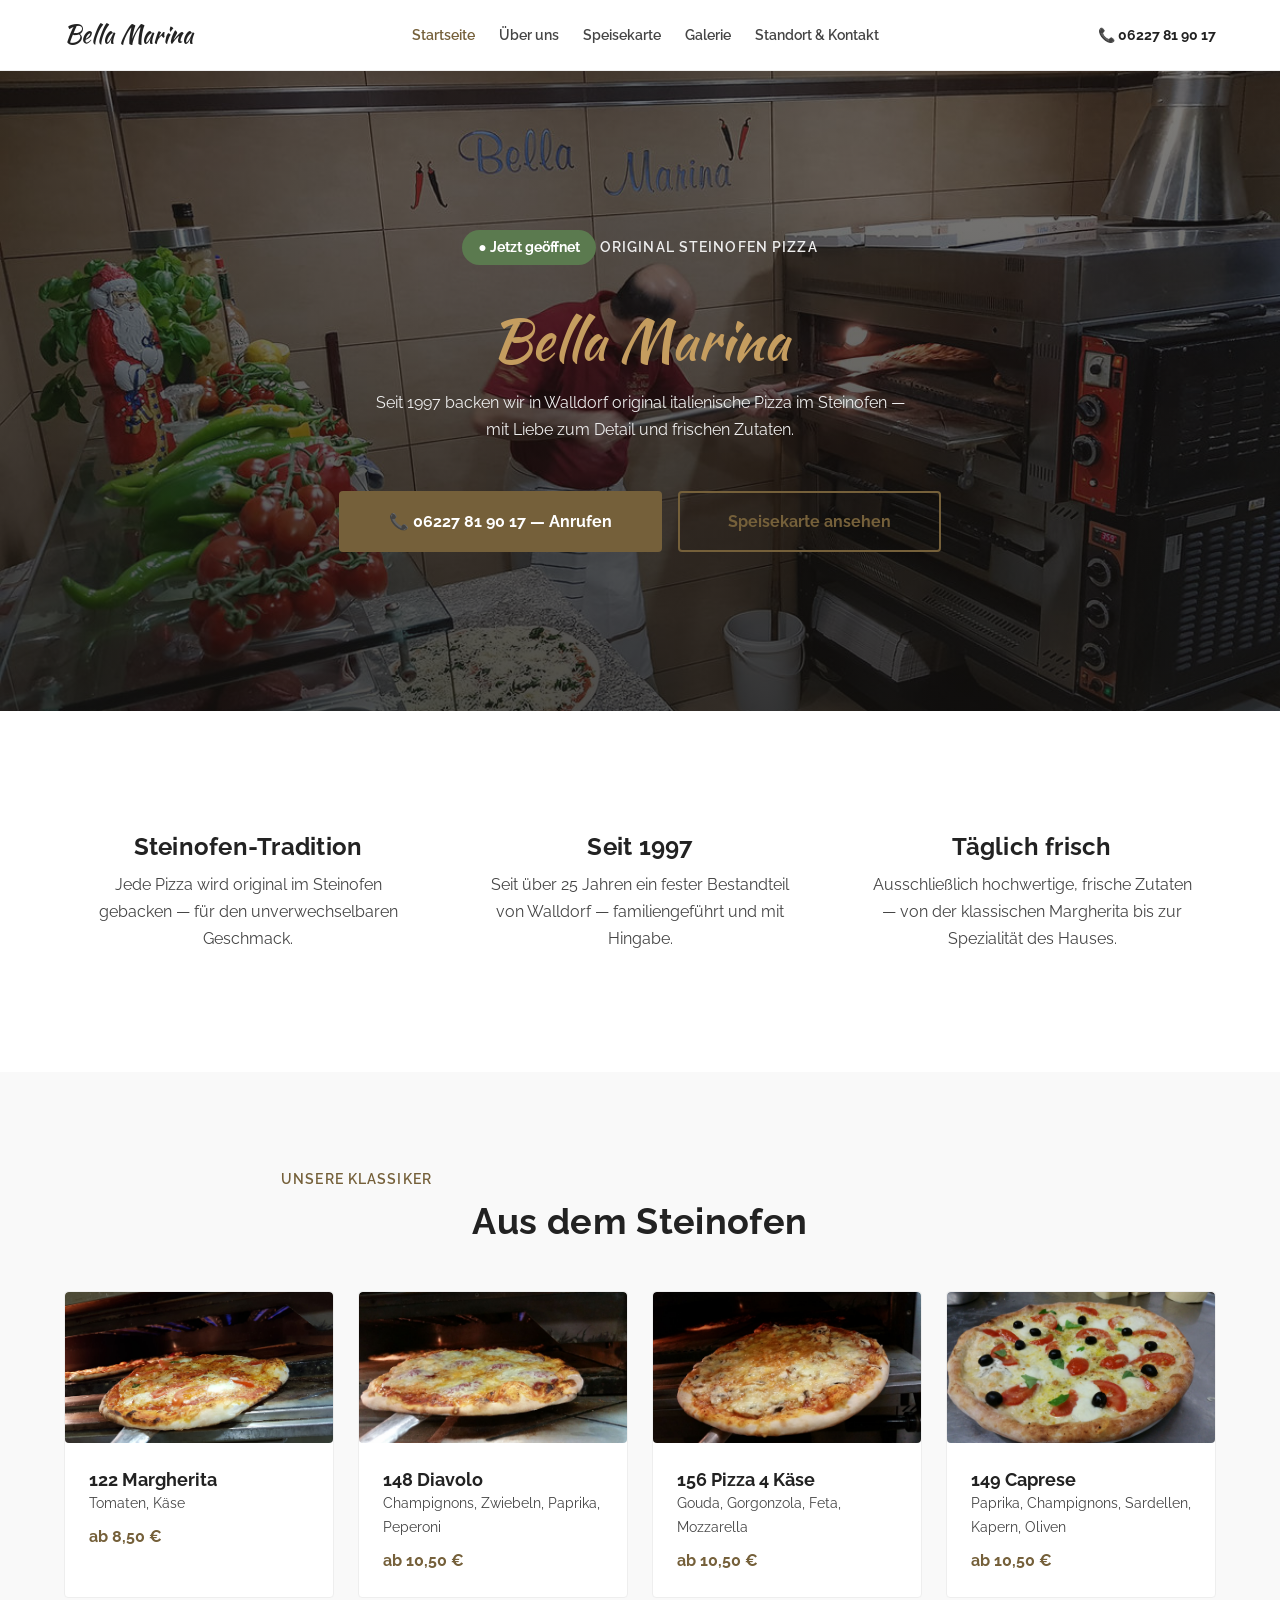
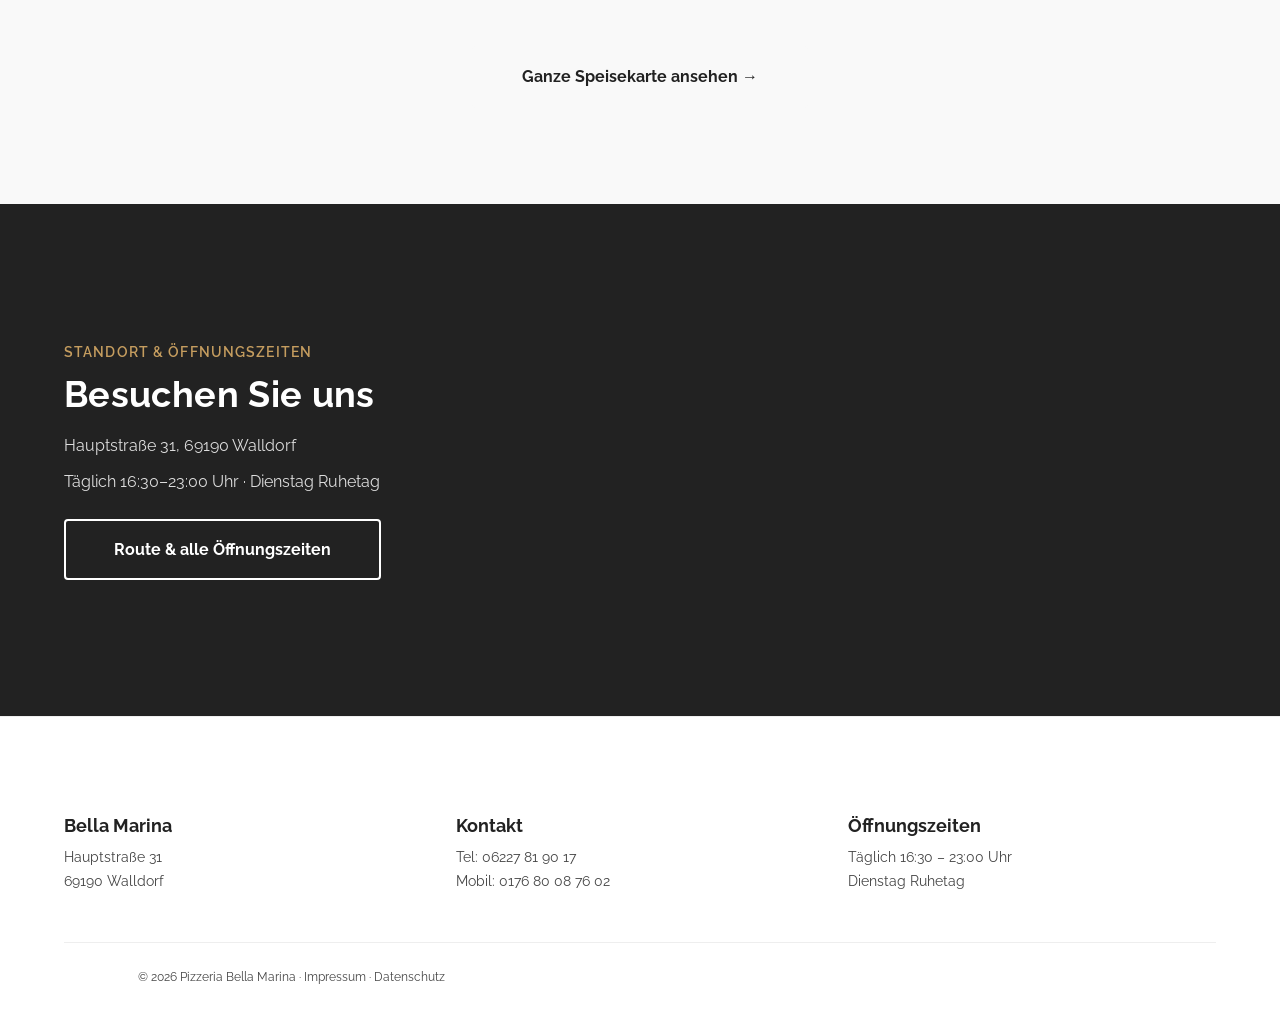
==== index.html @ 5d613595 "Bella Marina Pizzeria - ilk yayın" ====
<!DOCTYPE html>
<html lang="de">
<head>
  <meta charset="UTF-8">
  <meta name="viewport" content="width=device-width, initial-scale=1.0">
  <title>Pizzeria Bella Marina — Original Steinofen Pizza in Walldorf seit 1997</title>
  <meta name="description" content="Original italienische Steinofen-Pizza in Walldorf seit 1997. Hauptstraße 31, 69190 Walldorf. Tel: 06227 81 90 17.">
  <meta property="og:title" content="Pizzeria Bella Marina — Walldorf">
  <meta property="og:description" content="Original Steinofen Pizza seit 1997 in Walldorf.">
  <meta property="og:type" content="restaurant">

  <link rel="preconnect" href="https://fonts.googleapis.com">
  <link href="https://fonts.googleapis.com/css2?family=Kaushan+Script&family=Raleway:wght@400;500;700&display=swap" rel="stylesheet">
  <link rel="stylesheet" href="assets/css/style.css">
</head>
<body>

<nav class="nav">
  <div class="container nav__inner">
    <a href="index.html" class="nav__logo">Bella Marina</a>
    <ul class="nav__links">
      <li><a href="index.html" class="active">Startseite</a></li>
      <li><a href="ueber-uns.html">Über uns</a></li>
      <li><a href="speisekarte.html">Speisekarte</a></li>
      <li><a href="galerie.html">Galerie</a></li>
      <li><a href="standort.html">Standort &amp; Kontakt</a></li>
    </ul>
    <a href="tel:+496227819017" class="nav__phone">📞 06227 81 90 17</a>
  </div>
</nav>

<!-- SECTION: Hero — marka + değer teklifi + tek CTA -->
<header class="hero">
  <div class="container hero__inner">
    <span class="status-pill" id="statusPill" style="background:var(--color-success);">● Jetzt geöffnet</span>
    <p class="eyebrow">Original Steinofen Pizza</p>
    <h1>Bella Marina</h1>
    <p>Seit 1997 backen wir in Walldorf original italienische Pizza im
       Steinofen — mit Liebe zum Detail und frischen Zutaten.</p>
    <div class="hero__ctas">
      <a href="tel:+496227819017" class="btn btn-primary">📞 06227 81 90 17 — Anrufen</a>
      <a href="speisekarte.html" class="btn btn-secondary">Speisekarte ansehen</a>
    </div>
  </div>
</header>

<!-- SECTION: Neden Biz -->
<section class="section">
  <div class="container">
    <div class="grid-3">
      <div class="why-item">
        <h3>Steinofen-Tradition</h3>
        <p>Jede Pizza wird original im Steinofen gebacken — für den
           unverwechselbaren Geschmack.</p>
      </div>
      <div class="why-item">
        <h3>Seit 1997</h3>
        <p>Seit über 25 Jahren ein fester Bestandteil von Walldorf —
           familiengeführt und mit Hingabe.</p>
      </div>
      <div class="why-item">
        <h3>Täglich frisch</h3>
        <p>Ausschließlich hochwertige, frische Zutaten — von der
           klassischen Margherita bis zur Spezialität des Hauses.</p>
      </div>
    </div>
  </div>
</section>

<!-- SECTION: Menü Highlights -->
<section class="section section--surface">
  <div class="container">
    <p class="eyebrow" style="text-align:center; display:block;">Unsere Klassiker</p>
    <h2 style="text-align:center; margin-bottom: var(--space-xl);">Aus dem Steinofen</h2>
    <div class="grid-4">
      <div class="menu-card">
        <div class="photo"><img src="assets/img/pizza-margherita.jpg" alt="Original Pizza aus dem Steinofen von Bella Marina" loading="lazy"></div>
        <div class="menu-card__body">
          <h4>122 Margherita</h4>
          <p style="font-size:var(--text-small);">Tomaten, Käse</p>
          <div class="menu-card__price">ab 8,50 €</div>
        </div>
      </div>
      <div class="menu-card">
        <div class="photo"><img src="assets/img/pizza-diavolo.jpg" alt="Herzhafte Pizza mit Salami aus dem Steinofen" loading="lazy"></div>
        <div class="menu-card__body">
          <h4>148 Diavolo</h4>
          <p style="font-size:var(--text-small);">Champignons, Zwiebeln, Paprika, Peperoni</p>
          <div class="menu-card__price">ab 10,50 €</div>
        </div>
      </div>
      <div class="menu-card">
        <div class="photo"><img src="assets/img/pizza-4kaese.jpg" alt="Käse-Pizza frisch aus dem Steinofen" loading="lazy"></div>
        <div class="menu-card__body">
          <h4>156 Pizza 4 Käse</h4>
          <p style="font-size:var(--text-small);">Gouda, Gorgonzola, Feta, Mozzarella</p>
          <div class="menu-card__price">ab 10,50 €</div>
        </div>
      </div>
      <div class="menu-card">
        <div class="photo"><img src="assets/img/pizza-caprese.jpg" alt="Pizza mit Tomaten, Mozzarella und Oliven" loading="lazy"></div>
        <div class="menu-card__body">
          <h4>149 Caprese</h4>
          <p style="font-size:var(--text-small);">Paprika, Champignons, Sardellen, Kapern, Oliven</p>
          <div class="menu-card__price">ab 10,50 €</div>
        </div>
      </div>
    </div>
    <div style="text-align:center; margin-top: var(--space-xl);">
      <a href="speisekarte.html" class="btn btn-ghost">Ganze Speisekarte ansehen →</a>
    </div>
  </div>
</section>

<!-- SECTION: Standort teaser -->
<section class="section section--dark">
  <div class="container grid-2">
    <div>
      <p class="eyebrow">Standort &amp; Öffnungszeiten</p>
      <h2 style="margin-bottom: var(--space-md); color:white;">Besuchen Sie uns</h2>
      <p style="color:#ddd; margin-bottom: var(--space-sm);">Hauptstraße 31, 69190 Walldorf</p>
      <p style="color:#ddd; margin-bottom: var(--space-lg);">
        Täglich 16:30–23:00 Uhr · Dienstag Ruhetag
      </p>
      <a href="standort.html" class="btn btn-secondary">Route &amp; alle Öffnungszeiten</a>
    </div>
    <div style="border-radius: var(--radius); overflow:hidden;">
      <iframe
        title="Standort Pizzeria Bella Marina"
        width="100%" height="320" style="border:0; display:block;"
        loading="lazy"
        src="https://www.google.com/maps?q=Hauptstra%C3%9Fe+31,+69190+Walldorf&output=embed">
      </iframe>
    </div>
  </div>
</section>

<footer class="footer">
  <div class="container">
    <div class="grid-3">
      <div>
        <h4>Bella Marina</h4>
        <p>Hauptstraße 31<br>69190 Walldorf</p>
      </div>
      <div>
        <h4>Kontakt</h4>
        <p><a href="tel:+496227819017">Tel: 06227 81 90 17</a><br>
           <a href="tel:+4917680087602">Mobil: 0176 80 08 76 02</a></p>
      </div>
      <div>
        <h4>Öffnungszeiten</h4>
        <p>Täglich 16:30 – 23:00 Uhr<br>Dienstag Ruhetag</p>
      </div>
    </div>
    <div class="footer__bottom">
      <p>&copy; 2026 Pizzeria Bella Marina · Impressum · Datenschutz</p>
    </div>
  </div>
</footer>

<script src="assets/js/main.js"></script>
</body>
</html>
---- assets/css/style.css ----
/* === DESIGN TOKENS (bkz. outputs/05-tokens/tokens.json) === */
:root {
  --color-primary:     #c59d5f; /* metin-dışı: buton/ikon/koyu-zemin */
  --color-primary-dk:  #75603a; /* metin-güvenli koyu altın */
  --color-primary-lt:  #e3cfa8;
  --color-secondary:   #8c3a2f; /* kapalı/Ruhetag */
  --color-success:     #5b7a4f; /* açık */
  --color-neutral-100: #f9f9f9;
  --color-neutral-300: #eeeeee;
  --color-neutral-500: #9b9b9b;
  --color-neutral-700: #454545;
  --color-neutral-900: #222222;
  --color-bg:          #ffffff;
  --color-surface:     #f9f9f9;

  --font-display: 'Kaushan Script', cursive;
  --font-heading: 'Raleway', sans-serif;
  --font-body:    'Raleway', sans-serif;

  --text-h1:    3.5rem;
  --text-h2:    2.25rem;
  --text-h3:    1.5rem;
  --text-h4:    1.125rem;
  --text-body:  1rem;
  --text-small: 0.875rem;
  --text-caption: 0.75rem;

  --space-xs:  4px;
  --space-sm:  8px;
  --space-md:  16px;
  --space-lg:  24px;
  --space-xl:  48px;
  --space-2xl: 96px;

  --radius: 4px;
  --max-w:  1200px;
}

*, *::before, *::after { box-sizing: border-box; margin: 0; padding: 0; }
html { scroll-behavior: smooth; }
body {
  font-family: var(--font-body);
  background: var(--color-bg);
  color: var(--color-neutral-900);
  font-size: var(--text-body);
  line-height: 1.6;
}

.container { max-width: var(--max-w); margin: 0 auto; padding: 0 var(--space-lg); }
.section    { padding: var(--space-2xl) 0; }
.section--surface { background: var(--color-surface); }
.section--dark    { background: var(--color-neutral-900); color: white; }
.section--tight { padding: var(--space-xl) 0; }

h1 { font-family: var(--font-display); font-weight: 400; font-size: var(--text-h1); line-height: 1.15; }
h2 { font-family: var(--font-heading); font-size: var(--text-h2); line-height: 1.2;  font-weight: 700; letter-spacing: 0.01em; }
h3 { font-family: var(--font-heading); font-size: var(--text-h3); line-height: 1.3;  font-weight: 700; letter-spacing: 0.01em; }
h4 { font-family: var(--font-heading); font-size: var(--text-h4); line-height: 1.4;  font-weight: 700; }
p  { max-width: 65ch; line-height: 1.7; color: var(--color-neutral-700); }
.eyebrow { font-size: var(--text-small); letter-spacing: 0.08em; text-transform: uppercase; color: var(--color-primary-dk); font-weight: 600; margin-bottom: var(--space-sm); display: inline-block; }
.section--dark .eyebrow { color: var(--color-primary); }

.btn {
  display: inline-block;
  padding: var(--space-md) var(--space-xl);
  border-radius: var(--radius);
  font-size: var(--text-body);
  font-weight: 700;
  cursor: pointer;
  text-decoration: none;
  border: 2px solid transparent;
  transition: opacity 0.15s;
}
.btn:hover { opacity: 0.85; }
.btn-primary   { background: var(--color-primary-dk); color: white; }
.btn-secondary { background: transparent; color: var(--color-primary-dk); border-color: var(--color-primary-dk); }
.btn-ghost     { background: var(--color-neutral-100); color: var(--color-neutral-900); }
.section--dark .btn-secondary { color: white; border-color: white; }

.grid-2 { display: grid; grid-template-columns: 1fr 1fr;       gap: var(--space-xl); align-items: center; }
.grid-3 { display: grid; grid-template-columns: repeat(3,1fr); gap: var(--space-lg); }
.grid-4 { display: grid; grid-template-columns: repeat(4,1fr); gap: var(--space-lg); }

@media (max-width: 900px) { .grid-3, .grid-4 { grid-template-columns: 1fr 1fr; } .grid-2 { grid-template-columns: 1fr; } }
@media (max-width: 600px) {
  .grid-2, .grid-3, .grid-4 { grid-template-columns: 1fr; }
  h1 { font-size: 2.5rem; }
  h2 { font-size: 1.75rem; }
  .btn { width: 100%; text-align: center; }
}

.img-placeholder {
  background: var(--color-neutral-300);
  border-radius: var(--radius);
  display: flex; align-items: center; justify-content: center;
  color: var(--color-neutral-500);
  font-size: var(--text-small); font-family: monospace;
  aspect-ratio: 16/9;
}
.img-placeholder--square  { aspect-ratio: 1; }

/* === GERÇEK FOTOĞRAF KONTEYNERI === */
.photo { border-radius: var(--radius); overflow: hidden; aspect-ratio: 16/9; background: var(--color-neutral-300); }
.photo--square    { aspect-ratio: 1; }
.photo--portrait  { aspect-ratio: 3/4; }
.photo img { width: 100%; height: 100%; object-fit: cover; display: block; }

/* === NAV === */
.nav {
  padding: var(--space-md) 0;
  border-bottom: 1px solid var(--color-neutral-300);
  position: sticky; top: 0;
  background: var(--color-bg);
  z-index: 100;
}
.nav__inner  { display: flex; align-items: center; justify-content: space-between; gap: var(--space-lg); }
.nav__logo   { font-family: var(--font-display); font-weight: 400; font-size: 1.5rem; text-decoration: none; color: inherit; }
.nav__links  { display: flex; gap: var(--space-lg); list-style: none; align-items: center; }
.nav__links a { text-decoration: none; color: var(--color-neutral-700); font-size: var(--text-small); font-weight: 600; }
.nav__links a.active { color: var(--color-primary-dk); }
.nav__phone { display:flex; align-items:center; gap:8px; font-weight:700; color: var(--color-neutral-900); text-decoration:none; font-size: var(--text-small); white-space: nowrap; }
@media (max-width: 900px) { .nav__links { display: none; } }

/* === HERO (yalnızca Startseite) === */
.hero {
  position: relative;
  min-height: 640px;
  display: flex; align-items: center;
  background: linear-gradient(rgba(20,18,15,0.55), rgba(20,18,15,0.75)), url('../img/hero-steinofen.jpg');
  background-size: cover;
  background-position: center 30%;
  color: white;
}
.hero__inner { text-align: center; max-width: 720px; margin: 0 auto; }
.hero h1 { color: var(--color-primary); margin-bottom: var(--space-md); }
.hero p  { color: #eee; margin: 0 auto var(--space-xl); max-width: 55ch; }
.hero__ctas { display:flex; gap: var(--space-md); justify-content:center; flex-wrap:wrap; }

/* === Sayfa üstü küçük hero (alt sayfalar) === */
.page-hero {
  padding: var(--space-xl) 0;
  background: var(--color-neutral-900);
  color: white;
  text-align: center;
}
.page-hero h1 { color: var(--color-primary); font-size: 2.75rem; }

.status-pill { display:inline-flex; align-items:center; gap:8px; padding:6px 16px; border-radius:999px; font-size:var(--text-small); font-weight:700; color:white; margin-bottom: var(--space-lg); }

/* === NEDEN BİZ === */
.why-item { text-align:center; padding: var(--space-lg); }
.why-item h3 { margin-bottom: var(--space-sm); }

/* === MENÜ KARTI (anasayfa öne çıkanlar) === */
.menu-card { border: 1px solid var(--color-neutral-300); border-radius: var(--radius); overflow:hidden; background:white; }
.menu-card__body { padding: var(--space-lg); }
.menu-card__price { font-family: var(--font-heading); font-weight:700; color: var(--color-primary-dk); margin-top: var(--space-sm); }

/* === SPEISEKARTE (tam menü tablosu) === */
.tabs { display:flex; gap: var(--space-sm); justify-content:center; flex-wrap:wrap; margin-bottom: var(--space-xl); }
.tab-btn {
  padding: var(--space-sm) var(--space-lg);
  border-radius: var(--radius);
  border: 2px solid var(--color-primary-dk);
  background: transparent; color: var(--color-primary-dk);
  font-family: var(--font-heading); font-weight: 700; font-size: var(--text-small);
  cursor: pointer;
}
.tab-btn.active { background: var(--color-primary-dk); color: white; }
.tab-panel { display: none; }
.tab-panel.active { display: block; }

.menu-list__group + .menu-list__group { margin-top: var(--space-xl); }
.menu-list__group-title { border-bottom: 2px solid var(--color-primary-lt); padding-bottom: var(--space-sm); margin-bottom: var(--space-lg); }

.menu-row {
  display: flex; justify-content: space-between; gap: var(--space-lg);
  padding: var(--space-md) 0;
  border-bottom: 1px solid var(--color-neutral-300);
}
.menu-row__info { flex: 1; }
.menu-row__name { font-family: var(--font-heading); font-weight: 700; }
.menu-row__desc { font-size: var(--text-small); color: var(--color-neutral-700); max-width: none; }
.menu-row__prices {
  font-family: var(--font-heading); font-weight: 700; color: var(--color-primary-dk);
  text-align: right; white-space: nowrap; font-size: var(--text-small);
  display: flex; flex-direction: column; gap: 2px; min-width: 150px;
}
.menu-row__prices span small { color: var(--color-neutral-500); font-weight: 500; margin-right: 4px; }
.menu-legend {
  margin-top: var(--space-2xl); padding-top: var(--space-lg);
  border-top: 1px solid var(--color-neutral-300);
  font-size: var(--text-caption); color: var(--color-neutral-500);
}
@media (max-width: 600px) {
  .menu-row { flex-direction: column; }
  .menu-row__prices { flex-direction: row; text-align: left; }
}

/* === GALERİE === */
.gallery-grid { display: grid; grid-template-columns: repeat(3, 1fr); gap: var(--space-md); }
@media (max-width: 900px) { .gallery-grid { grid-template-columns: repeat(2, 1fr); } }
@media (max-width: 600px) { .gallery-grid { grid-template-columns: 1fr; } }

/* === LOKASYON: SAAT TABLOSU === */
.hours-table { width: 100%; border-collapse: collapse; }
.hours-table td { padding: var(--space-sm) 0; border-bottom: 1px solid var(--color-neutral-300); }
.hours-table td:last-child { text-align: right; font-weight: 700; }
.hours-table tr.closed td:last-child { color: var(--color-secondary); }
.hours-table tr.today td { color: var(--color-primary-dk); font-weight: 700; }

/* === FOOTER === */
.footer { padding: var(--space-2xl) 0 var(--space-lg); border-top: 1px solid var(--color-neutral-300); font-size: var(--text-small); }
.footer .grid-3 { margin-bottom: var(--space-xl); }
.footer h4 { margin-bottom: var(--space-sm); }
.footer p, .footer a { color: var(--color-neutral-700); text-decoration:none; }
.footer__bottom { text-align:center; color: var(--color-neutral-500); padding-top: var(--space-lg); border-top: 1px solid var(--color-neutral-300); font-size: var(--text-caption); }
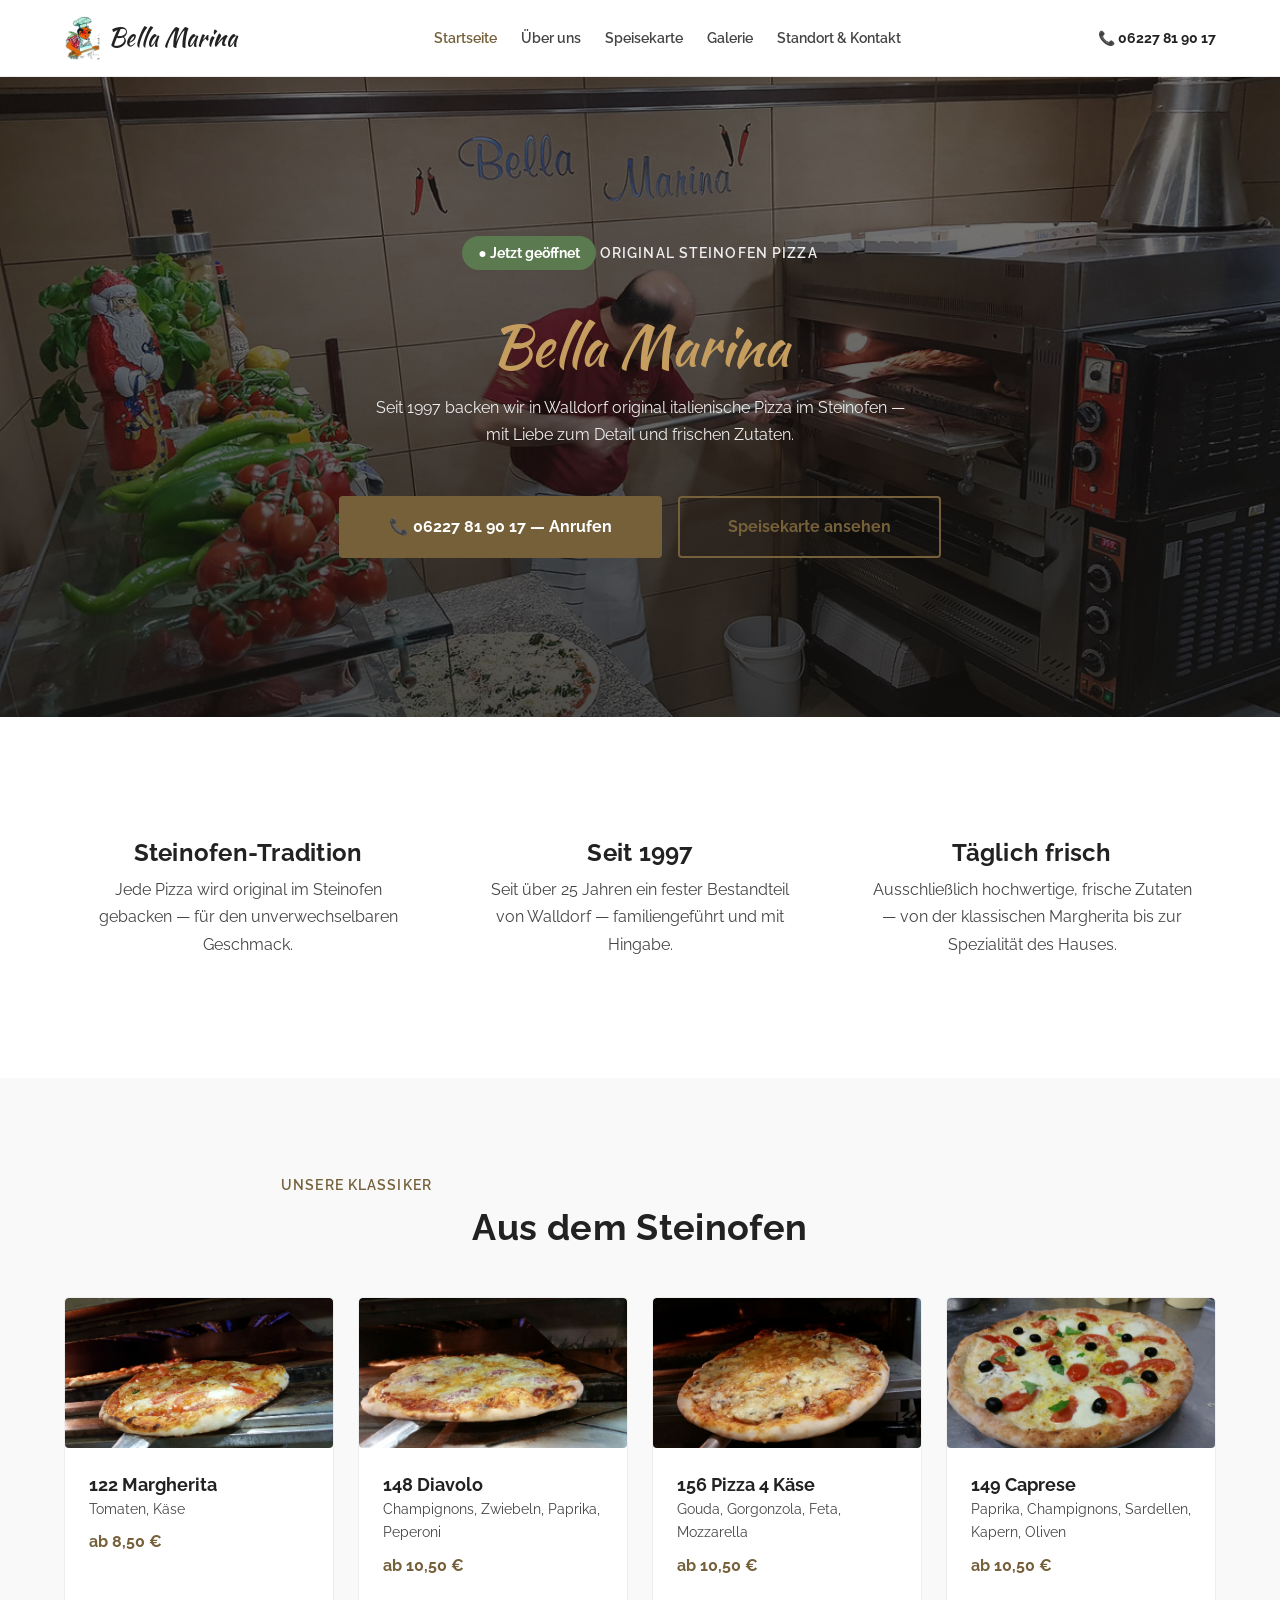
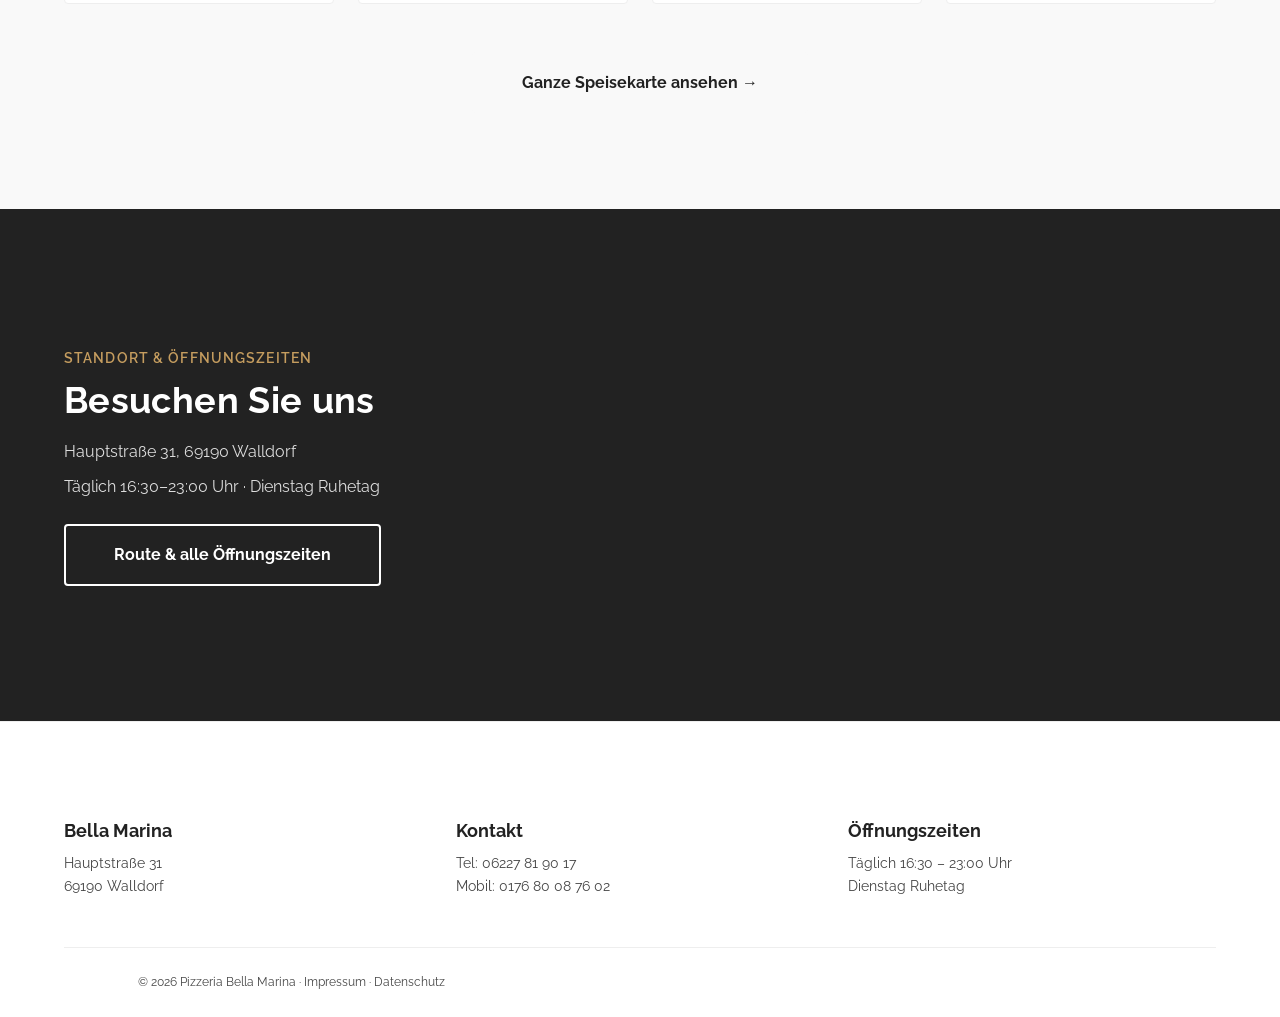
==== commit 9345aba0: "Marka logosu eklendi: broşürden çıkarılan aşçı illüstrasyonu nav bar'a kondu" ====
--- a/index.html
+++ b/index.html
@@ -17,7 +17,7 @@
 
 <nav class="nav">
   <div class="container nav__inner">
-    <a href="index.html" class="nav__logo">Bella Marina</a>
+    <a href="index.html" class="nav__logo"><img src="assets/img/logo-chef.png" alt="Pizzeria Bella Marina Logo" width="325" height="400">Bella Marina</a>
     <ul class="nav__links">
       <li><a href="index.html" class="active">Startseite</a></li>
       <li><a href="ueber-uns.html">Über uns</a></li>
--- a/assets/css/style.css
+++ b/assets/css/style.css
@@ -114,7 +114,8 @@
   z-index: 100;
 }
 .nav__inner  { display: flex; align-items: center; justify-content: space-between; gap: var(--space-lg); }
-.nav__logo   { font-family: var(--font-display); font-weight: 400; font-size: 1.5rem; text-decoration: none; color: inherit; }
+.nav__logo   { display: flex; align-items: center; gap: var(--space-sm); font-family: var(--font-display); font-weight: 400; font-size: 1.5rem; text-decoration: none; color: inherit; }
+.nav__logo img { height: 44px; width: auto; display: block; }
 .nav__links  { display: flex; gap: var(--space-lg); list-style: none; align-items: center; }
 .nav__links a { text-decoration: none; color: var(--color-neutral-700); font-size: var(--text-small); font-weight: 600; }
 .nav__links a.active { color: var(--color-primary-dk); }
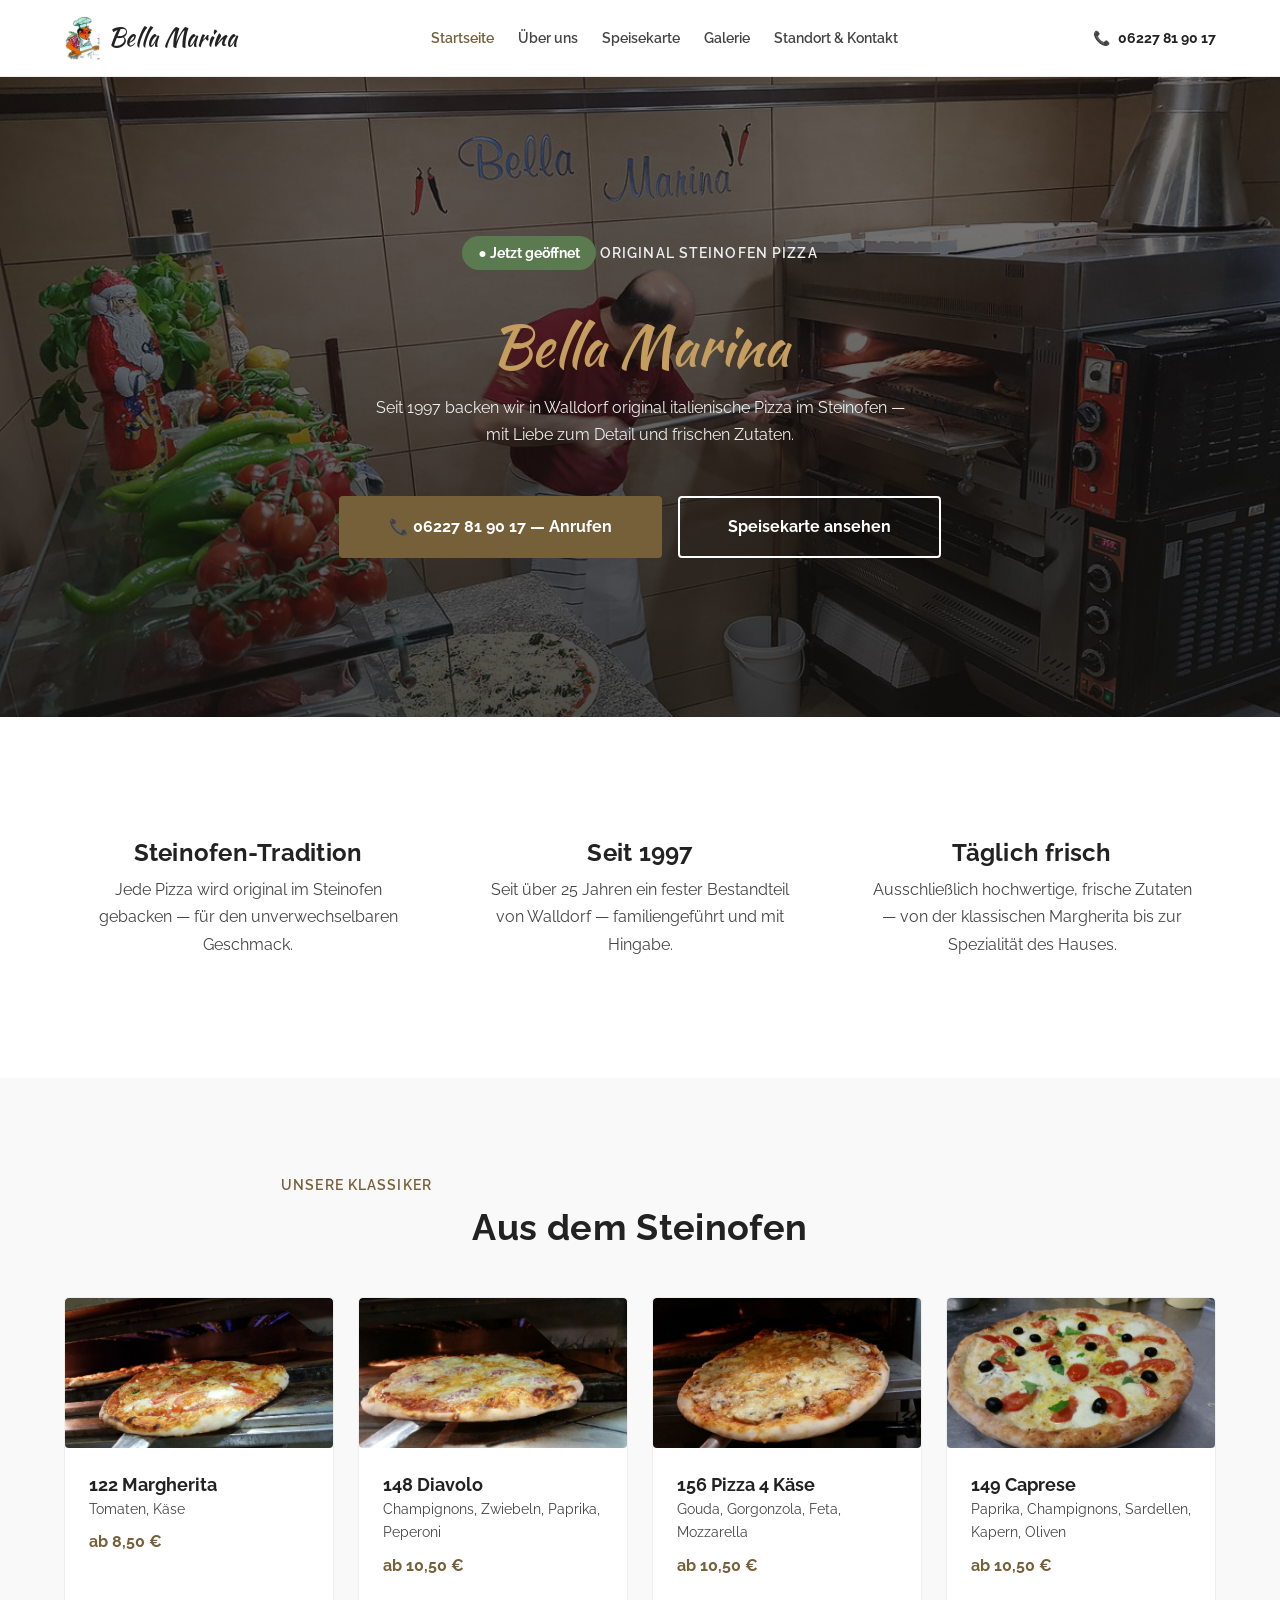
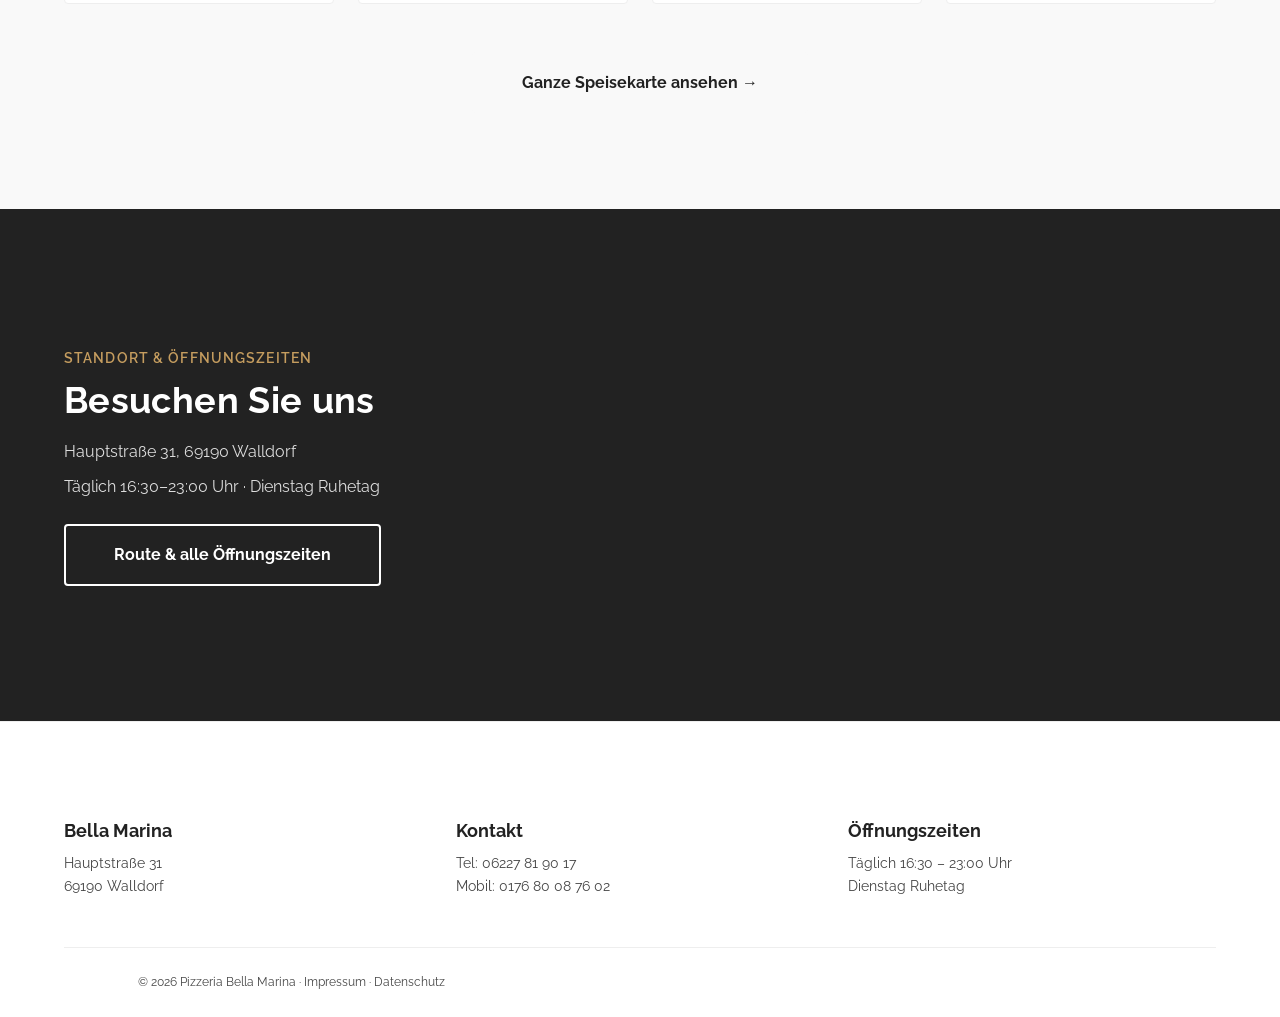
==== commit 25a4678d: "Mobil uyum: hamburger menü eklendi, hero buton kontrastı ve mobil boşluklar düzeltildi" ====
--- a/index.html
+++ b/index.html
@@ -18,14 +18,19 @@
 <nav class="nav">
   <div class="container nav__inner">
     <a href="index.html" class="nav__logo"><img src="assets/img/logo-chef.png" alt="Pizzeria Bella Marina Logo" width="325" height="400">Bella Marina</a>
-    <ul class="nav__links">
+    <ul class="nav__links" id="navLinks">
       <li><a href="index.html" class="active">Startseite</a></li>
       <li><a href="ueber-uns.html">Über uns</a></li>
       <li><a href="speisekarte.html">Speisekarte</a></li>
       <li><a href="galerie.html">Galerie</a></li>
       <li><a href="standort.html">Standort &amp; Kontakt</a></li>
     </ul>
-    <a href="tel:+496227819017" class="nav__phone">📞 06227 81 90 17</a>
+    <div class="nav__right">
+      <a href="tel:+496227819017" class="nav__phone">📞 <span>06227 81 90 17</span></a>
+      <button class="nav__toggle" id="navToggle" aria-label="Menü öffnen" aria-expanded="false" aria-controls="navLinks">
+        <span></span><span></span><span></span>
+      </button>
+    </div>
   </div>
 </nav>
 
--- a/assets/css/style.css
+++ b/assets/css/style.css
@@ -75,7 +75,8 @@
 .btn-primary   { background: var(--color-primary-dk); color: white; }
 .btn-secondary { background: transparent; color: var(--color-primary-dk); border-color: var(--color-primary-dk); }
 .btn-ghost     { background: var(--color-neutral-100); color: var(--color-neutral-900); }
-.section--dark .btn-secondary { color: white; border-color: white; }
+.section--dark .btn-secondary,
+.hero .btn-secondary { color: white; border-color: white; }
 
 .grid-2 { display: grid; grid-template-columns: 1fr 1fr;       gap: var(--space-xl); align-items: center; }
 .grid-3 { display: grid; grid-template-columns: repeat(3,1fr); gap: var(--space-lg); }
@@ -87,6 +88,11 @@
   h1 { font-size: 2.5rem; }
   h2 { font-size: 1.75rem; }
   .btn { width: 100%; text-align: center; }
+  .container { padding: 0 var(--space-md); }
+  .section { padding: var(--space-xl) 0; }
+  .page-hero { padding: var(--space-lg) 0; }
+  .page-hero h1 { font-size: 2.25rem; }
+  .hero { min-height: 560px; }
 }
 
 .img-placeholder {
@@ -114,13 +120,65 @@
   z-index: 100;
 }
 .nav__inner  { display: flex; align-items: center; justify-content: space-between; gap: var(--space-lg); }
-.nav__logo   { display: flex; align-items: center; gap: var(--space-sm); font-family: var(--font-display); font-weight: 400; font-size: 1.5rem; text-decoration: none; color: inherit; }
+.nav__logo   { display: flex; align-items: center; gap: var(--space-sm); font-family: var(--font-display); font-weight: 400; font-size: 1.5rem; text-decoration: none; color: inherit; flex-shrink: 0; }
 .nav__logo img { height: 44px; width: auto; display: block; }
 .nav__links  { display: flex; gap: var(--space-lg); list-style: none; align-items: center; }
 .nav__links a { text-decoration: none; color: var(--color-neutral-700); font-size: var(--text-small); font-weight: 600; }
 .nav__links a.active { color: var(--color-primary-dk); }
 .nav__phone { display:flex; align-items:center; gap:8px; font-weight:700; color: var(--color-neutral-900); text-decoration:none; font-size: var(--text-small); white-space: nowrap; }
-@media (max-width: 900px) { .nav__links { display: none; } }
+.nav__right { display: flex; align-items: center; gap: var(--space-md); }
+
+/* === MOBİL MENÜ TOGGLE === */
+.nav__toggle {
+  display: none;
+  flex-direction: column;
+  justify-content: center;
+  gap: 5px;
+  width: 32px; height: 32px;
+  padding: 4px;
+  background: none;
+  border: none;
+  cursor: pointer;
+  flex-shrink: 0;
+}
+.nav__toggle span {
+  display: block; width: 100%; height: 2px;
+  background: var(--color-neutral-900);
+  border-radius: 2px;
+  transition: transform 0.2s ease, opacity 0.2s ease;
+}
+.nav__toggle[aria-expanded="true"] span:nth-child(1) { transform: translateY(7px) rotate(45deg); }
+.nav__toggle[aria-expanded="true"] span:nth-child(2) { opacity: 0; }
+.nav__toggle[aria-expanded="true"] span:nth-child(3) { transform: translateY(-7px) rotate(-45deg); }
+.nav__toggle:focus-visible { outline: 2px solid var(--color-primary-dk); outline-offset: 2px; }
+
+@media (max-width: 900px) {
+  .nav__toggle { display: flex; }
+  .nav__links {
+    position: absolute;
+    top: 100%; left: 0; right: 0;
+    flex-direction: column;
+    align-items: stretch;
+    gap: 0;
+    background: var(--color-bg);
+    border-bottom: 1px solid var(--color-neutral-300);
+    box-shadow: 0 8px 16px rgba(0,0,0,0.08);
+    max-height: 0;
+    overflow: hidden;
+    transition: max-height 0.25s ease;
+  }
+  .nav__links.is-open { max-height: 400px; }
+  .nav__links li { width: 100%; }
+  .nav__links a {
+    display: block;
+    padding: var(--space-md) var(--space-lg);
+    border-bottom: 1px solid var(--color-neutral-300);
+    font-size: var(--text-body);
+  }
+}
+@media (max-width: 480px) {
+  .nav__phone span { display: none; }
+}
 
 /* === HERO (yalnızca Startseite) === */
 .hero {
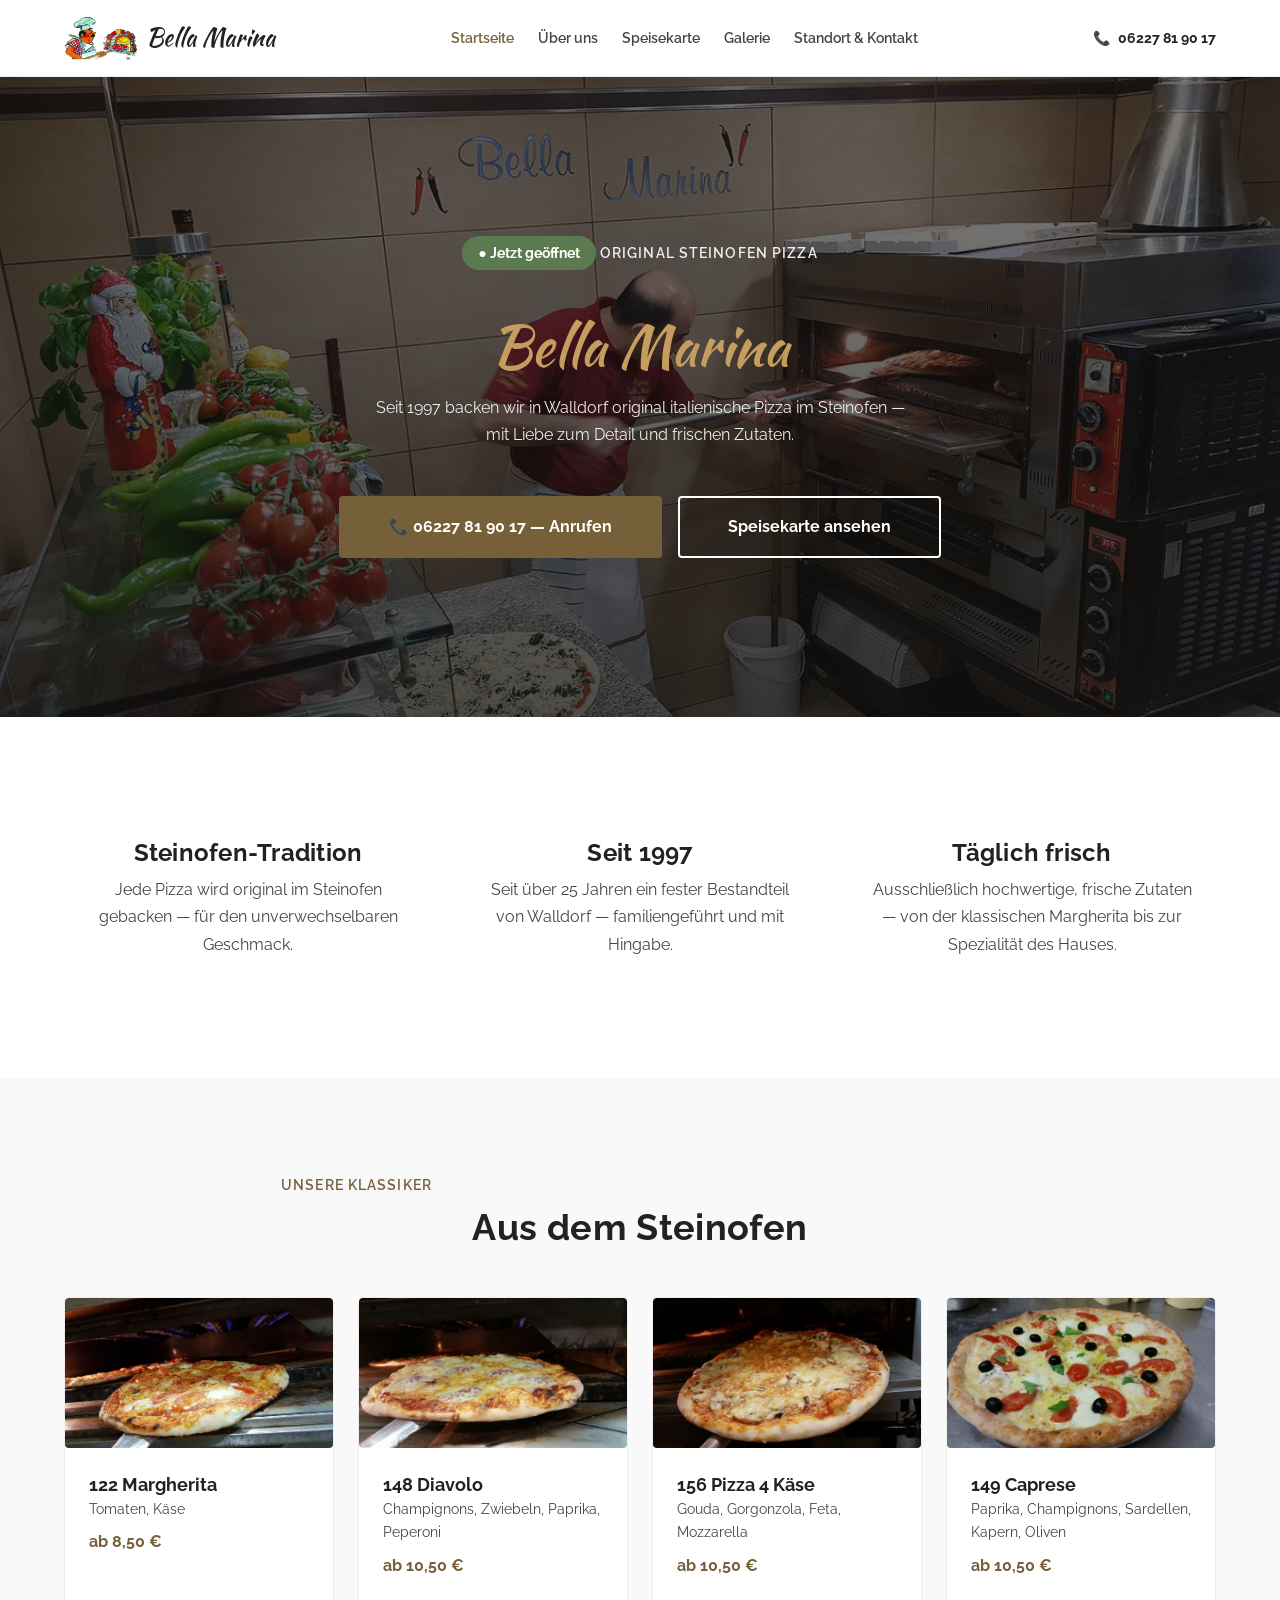
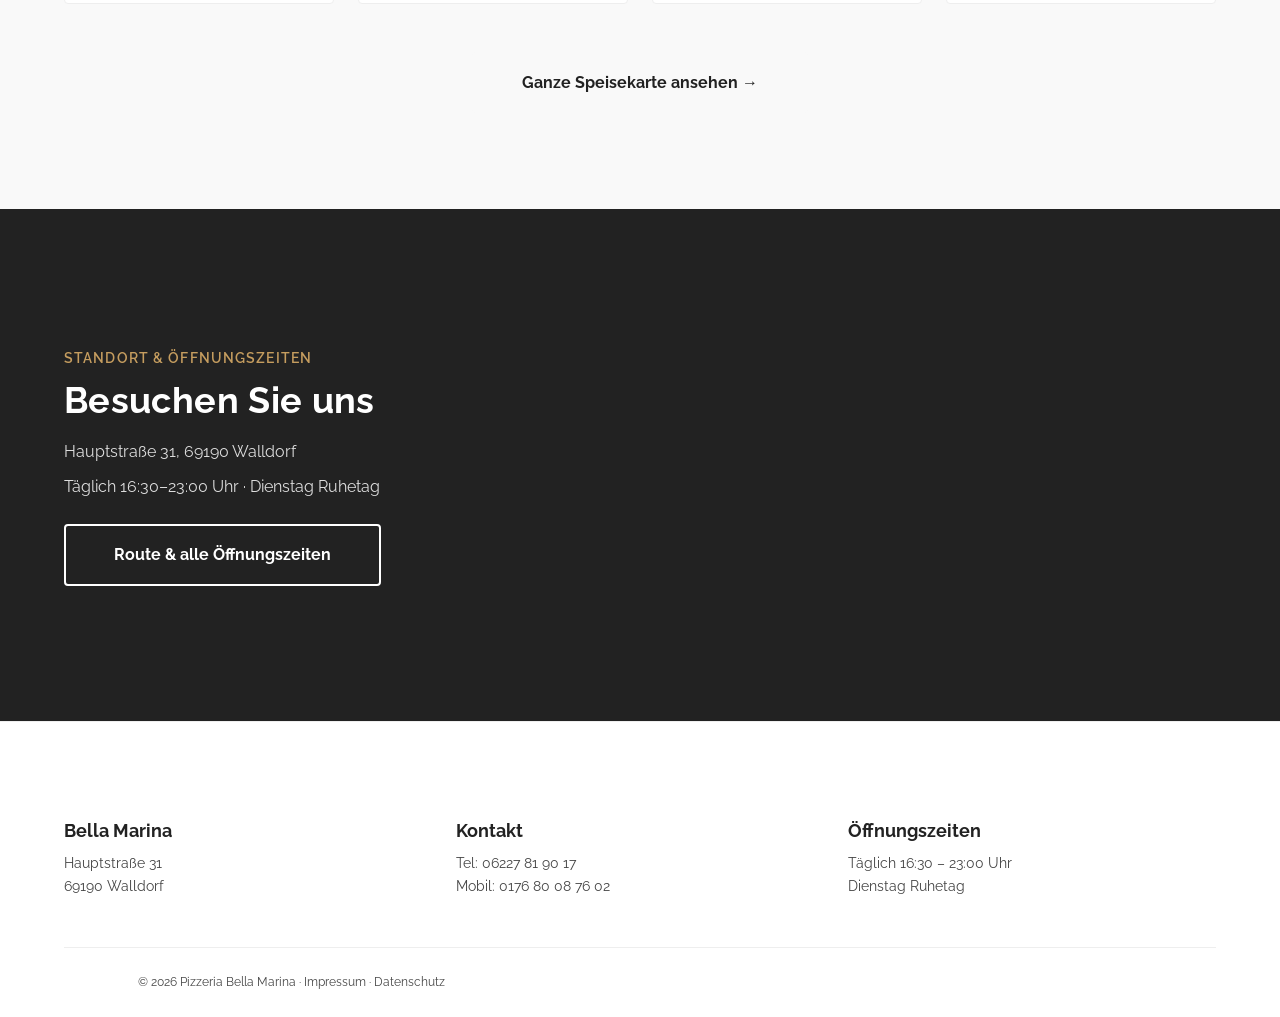
==== commit ce761ef2: "Logo güncellendi: fırın da görünecek şekilde daha geniş kırpıldı" ====
--- a/index.html
+++ b/index.html
@@ -17,7 +17,7 @@
 
 <nav class="nav">
   <div class="container nav__inner">
-    <a href="index.html" class="nav__logo"><img src="assets/img/logo-chef.png" alt="Pizzeria Bella Marina Logo" width="325" height="400">Bella Marina</a>
+    <a href="index.html" class="nav__logo"><img src="assets/img/logo-chef.png" alt="Pizzeria Bella Marina Logo" width="500" height="297">Bella Marina</a>
     <ul class="nav__links" id="navLinks">
       <li><a href="index.html" class="active">Startseite</a></li>
       <li><a href="ueber-uns.html">Über uns</a></li>
